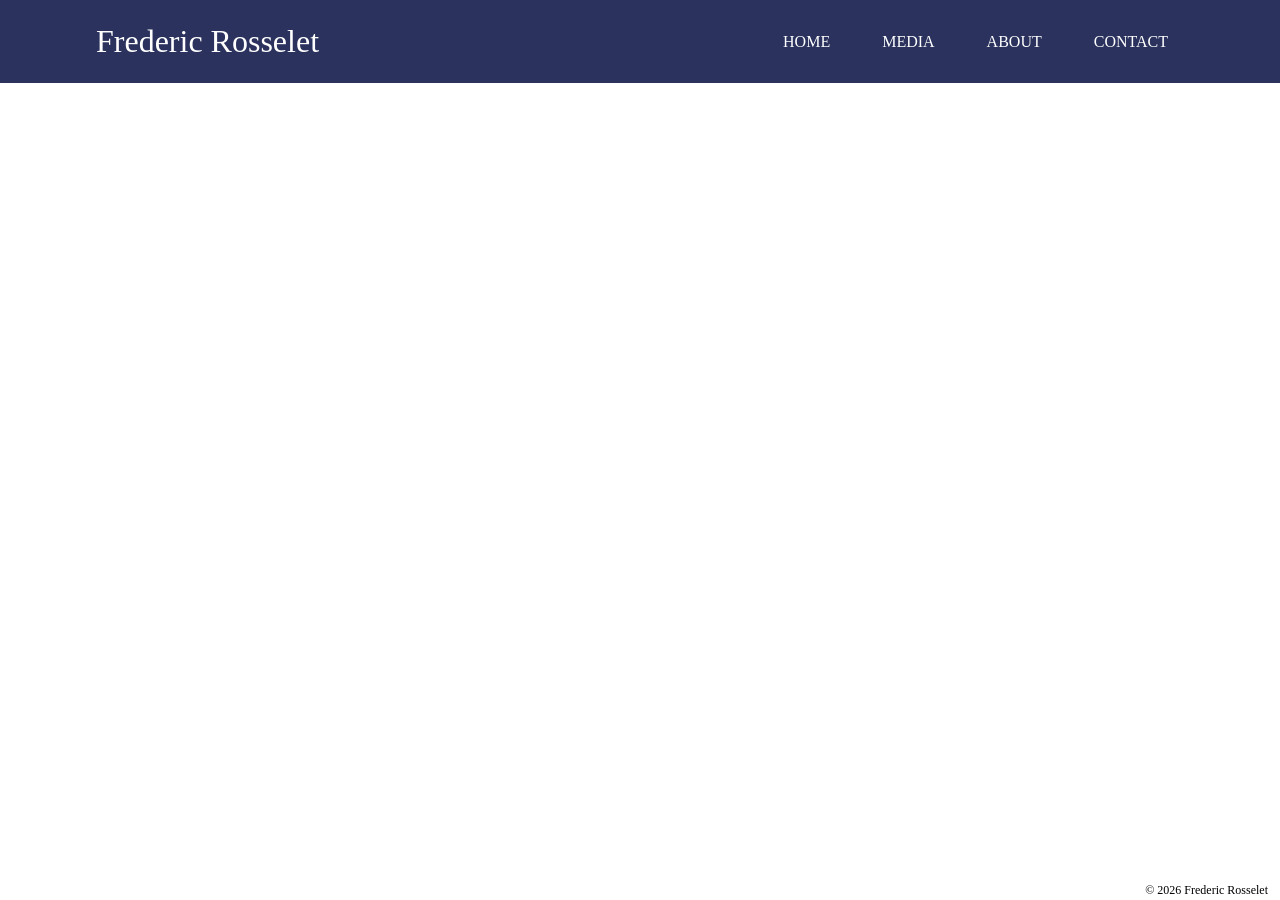
==== index.html @ e672d19d "Skeleton" ====
<!DOCTYPE html>
<html lang="en">
<head>
    <meta charset="UTF-8">
    <meta name="viewport" content="width=device-width, initial-scale=1.0">
    <title>Frederic Rosselet - Home</title>
    <meta name="description" content="Frederic Rosselet, cello and viola da gamba">
    <link rel="stylesheet" href="assets/css/style.css">
    <link rel="icon" type="image/svg+xml" href="favicon.svg">
</head>
<body>
<header>
    <div class="header-content">
        <p>Frederic Rosselet</p>
        <nav>
            <ul>
                <li><a href="../">HOME</a></li>
                <li><a href="../media/">MEDIA</a></li>
                <li><a href="../about/">ABOUT</a></li>
                <li><a href="">CONTACT</a></li>
            </ul>
        </nav>
    </div>
</header>
<main>
    <div class="home-content">
        <img class="home-image">
    </div>
</main>
<footer>
    <p>&copy; 2026 Frederic Rosselet</p>
</footer>
</body>
</html>
---- assets/css/style.css ----
* {
    margin: 0;
    padding: 0;
    box-sizing: border-box;
}

/* body */
body {
    font-family: Baskerville;
    display: flex;
    flex-direction: column;
    min-height: 100vh;
    line-height: 1.6;
    margin: 0;
    padding: 0;
    overflow-x: hidden;
}

/* navigation */
header {
    position: sticky;
    top: 0;
    width: 100%;
    background-color: white;
}

.header-content {
    display: flex;
    justify-content: space-between;
    align-items: center;
    width: 100%;
    height: 100%;
    background-color: #050f41d9;
    color: white;
    padding: 1rem 6rem;
}

header p {
    font-size: 32px;
    white-space: nowrap;
}

nav ul {
    list-style: none;
    display: flex;
    flex-wrap: wrap;
    justify-content: center;
    gap: 20px;
}

nav ul li a {
    color: white;
    text-decoration: none;
    padding: 0.5rem 1rem;
}

nav ul li a:hover {
    background: #02061ad9;
    border-radius: 5px;
}

a {
    text-decoration: none;
    cursor: pointer;
}

@media (max-width: 768px) {
    .header-content {
        flex-direction: column;
        align-items: center;
    }

    header p {
        display: none;
    }

    nav ul {
        flex-direction: column;
        align-items: center;
        gap: 0;
    }
}

/* main content - common */
main {
    flex: 1;
    display: flex;
    flex-direction: column;
    align-items: center;
    padding: 1rem;
    overflow-y: auto;
    height: 100%;
    font-size: 18px;
    min-width: 300px;
}

h1 {
    margin-bottom: 1rem;
}

h2,
h3 {
    text-align: center;
}

img {
    width: 400px;
    max-width: 100%;
    height: auto;
}

main ul {
    display: flex;
    flex-direction: column;
    width: 100%;
    list-style: none;
}

iframe {
    width: 400px;
    max-width: 100%;
    height: 240px;
    max-height: 100%;
    border: none;
}

@media (max-width: 768px) {
    h1 {
        font-size: 24px;
        margin-bottom: 0;
    }
}

/* footer */
footer {
    align-self: flex-end;
    font-size: 12px;
    color: black;
    padding-right: 12px;
}

/* Home page */
.home-content {
    height: 100%;
    width: 100%;
    padding: 5%;
    display: flex;
    flex-direction: column;
    align-items: center;
    justify-content: center;
}

.home-image {
    width: 900px;
}

/* Media page */
.media-content {
    display: flex;
    flex-direction: column;
    align-items: center;
}

.media-content a {
    color: #b43807;
}

.media-content a:hover {
    color: #800000;
}

.media-audio-subtitle,
.media-video-subtitle,
.media-photos-subtitle {
    margin: 40px 0 20px;
}

.media-audio {
    display: flex;
    flex-direction: column;
    align-items: center;
}

.media-audio-list {
    display: flex;
    flex-direction: column;
    gap: 20px;
    align-items: center;
}

.media-audio-caption {
    text-align: center;
}

.media-video-grid,
.media-photos-grid {
    max-width: 1500px;
    margin-top: 30px;
    display: flex;
    flex-wrap: wrap;
    justify-content: center;
    align-items: center;
    gap: 20px;
    margin-bottom: 40px;
}

.media-photo,
.media-photo-3x2 {
    display: flex;
    flex-direction: column;
    align-items: center;
}

.media-photo img,
.media-photo-3x2 img {
    width: 600px;
    margin: 1rem 1rem 0;
}

.media-photo span,
.media-photo-3x2 span {
    font-size: 14px;
}

/* About page */
.about-content {
    display: flex;
    flex-direction: column;
    align-items: center;
}

.about-image-and-bio {
    max-width: 1200px;
    margin-bottom: 30px;
}

.about-image-and-credit {
    float: right;
    margin: 0 0 0 20px;
    height: auto;
    display: flex;
    flex-direction: column;
    align-items: flex-end;
}

.about-image {
    width: 300px;
    margin: 0;
}

.about-credit {
    font-size: 10px;
}

.about-bio {
    text-align: justify;
}

@media (max-width: 768px) {
    .about-content {
        margin-top: 20px;
    }

    .about-image-and-bio {
        display: flex;
        flex-direction: column;
        align-items: center;
    }

    .about-image-and-credit {
        float: none;
        margin: 0 0 20px 0;
    }
}

/* Contact page */
.contact-content {
    max-width: 600px;
    margin: auto;
}

.contact-content input,
.contact-content textarea {
    width: 100%;
    padding: 10px;
    margin: 10px 0;
    resize: none;
}

.contact-content button {
    background: #b43807;
    color: white;
    padding: 10px;
    border: none;
    cursor: pointer;
    border-radius: 5px;
}

.contact-content button:hover {
    background: #800000;
}
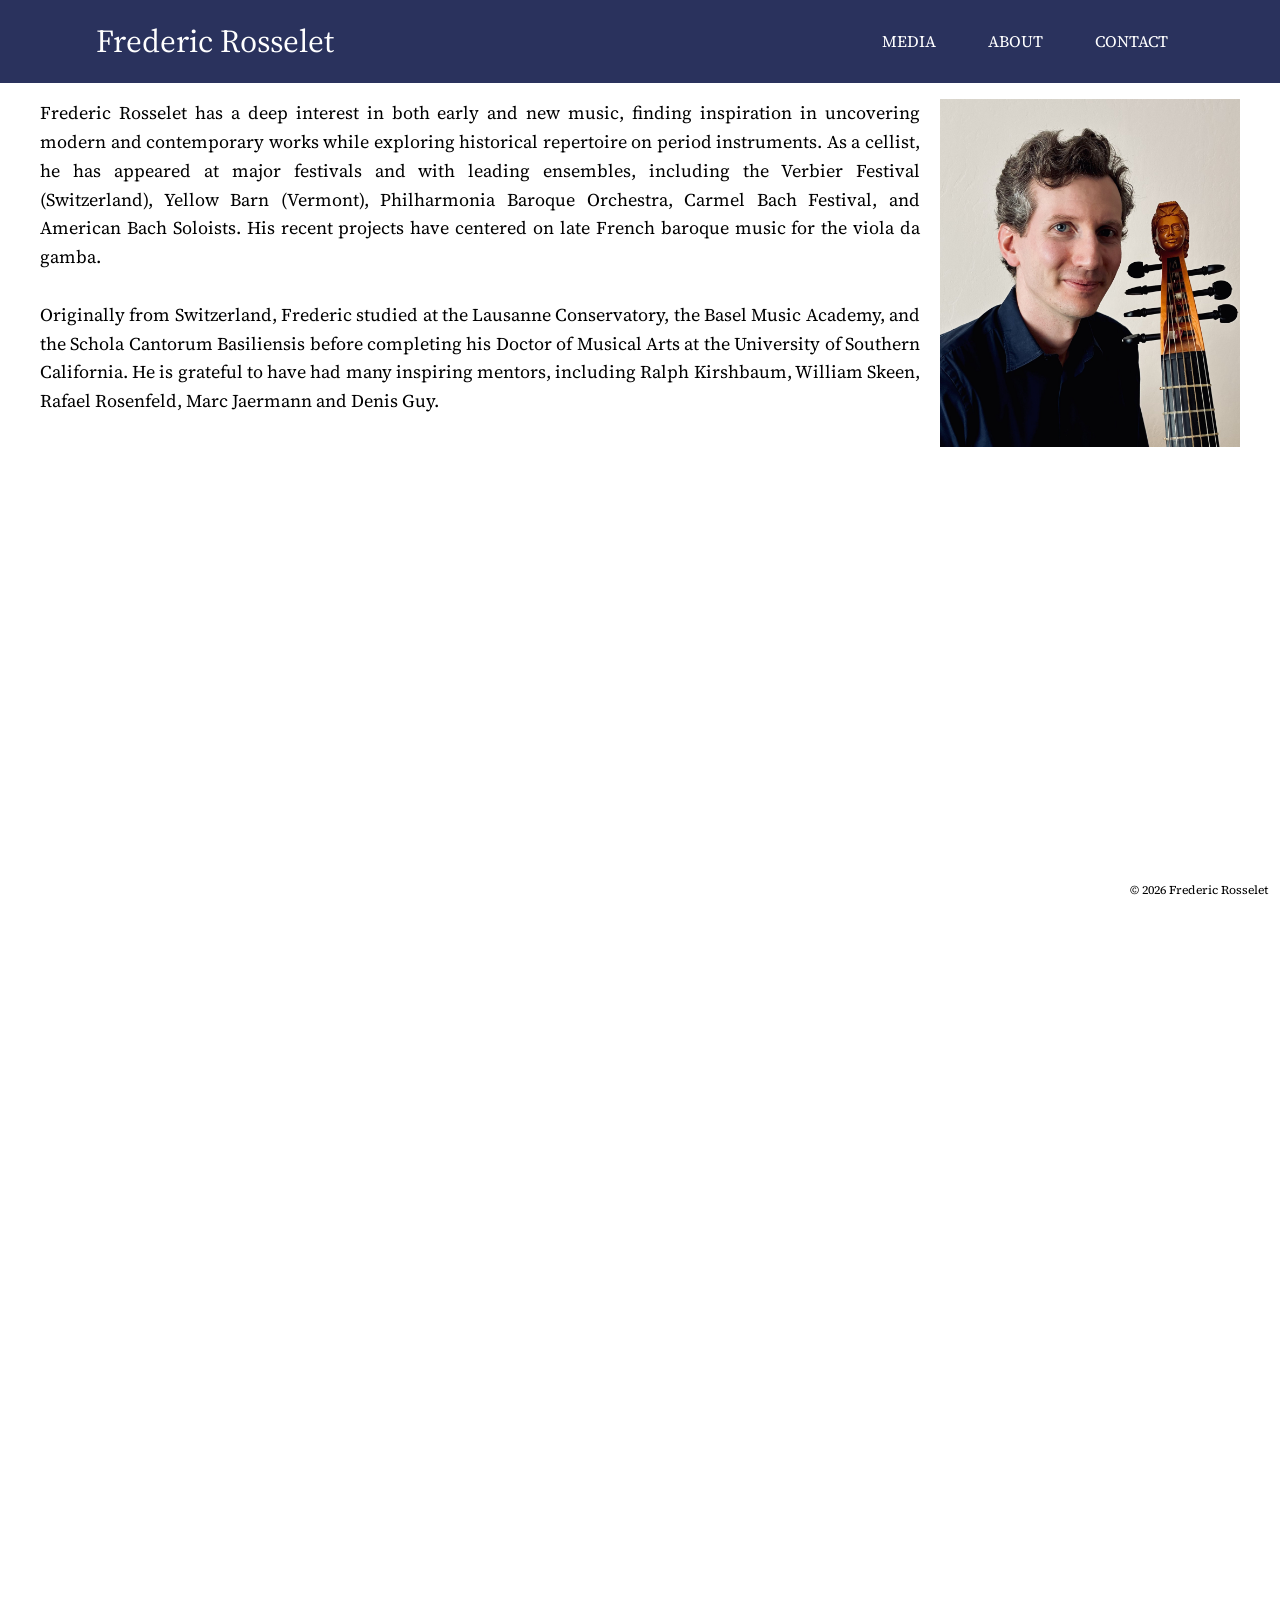
==== commit 826254a3: "Redirect home to About, modernize font, align with les-echos setup - Switch body font from Baskervil" ====
--- a/index.html
+++ b/index.html
@@ -3,32 +3,18 @@
 <head>
     <meta charset="UTF-8">
     <meta name="viewport" content="width=device-width, initial-scale=1.0">
-    <title>Frederic Rosselet - Home</title>
+    <title>Frederic Rosselet</title>
     <meta name="description" content="Frederic Rosselet, cello and viola da gamba">
-    <link rel="stylesheet" href="assets/css/style.css">
+    <meta http-equiv="refresh" content="0; url=about/">
+    <link rel="canonical" href="https://fredericrosselet.com/about/">
+    <meta property="og:type" content="website">
+    <meta property="og:title" content="Frederic Rosselet">
+    <meta property="og:description" content="Frederic Rosselet, cello and viola da gamba">
+    <meta property="og:url" content="https://fredericrosselet.com/about/">
     <link rel="icon" type="image/svg+xml" href="favicon.svg">
+    <link rel="icon" type="image/png" href="favicon.png">
 </head>
 <body>
-<header>
-    <div class="header-content">
-        <p>Frederic Rosselet</p>
-        <nav>
-            <ul>
-                <li><a href="../">HOME</a></li>
-                <li><a href="../media/">MEDIA</a></li>
-                <li><a href="../about/">ABOUT</a></li>
-                <li><a href="">CONTACT</a></li>
-            </ul>
-        </nav>
-    </div>
-</header>
-<main>
-    <div class="home-content">
-        <img class="home-image">
-    </div>
-</main>
-<footer>
-    <p>&copy; 2026 Frederic Rosselet</p>
-</footer>
+    <p>Redirecting to <a href="about/">About</a>&hellip;</p>
 </body>
 </html>
